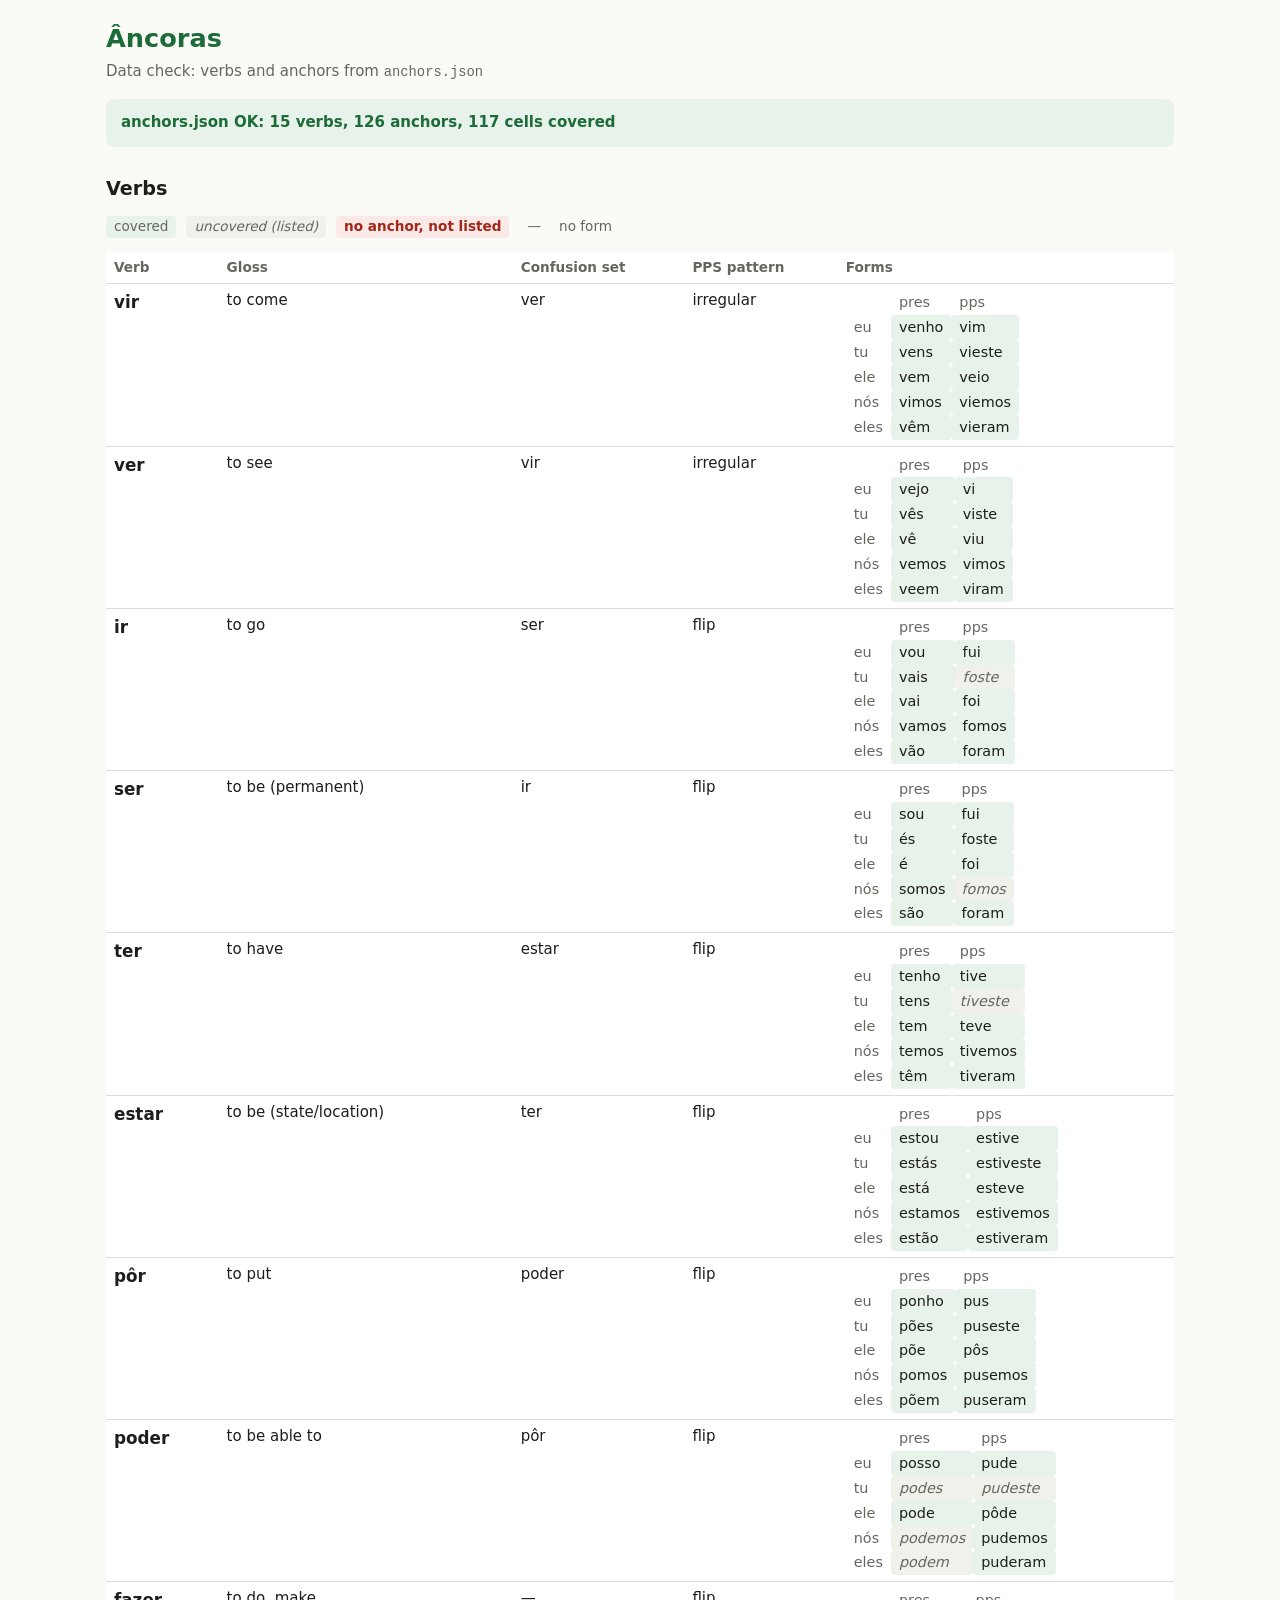
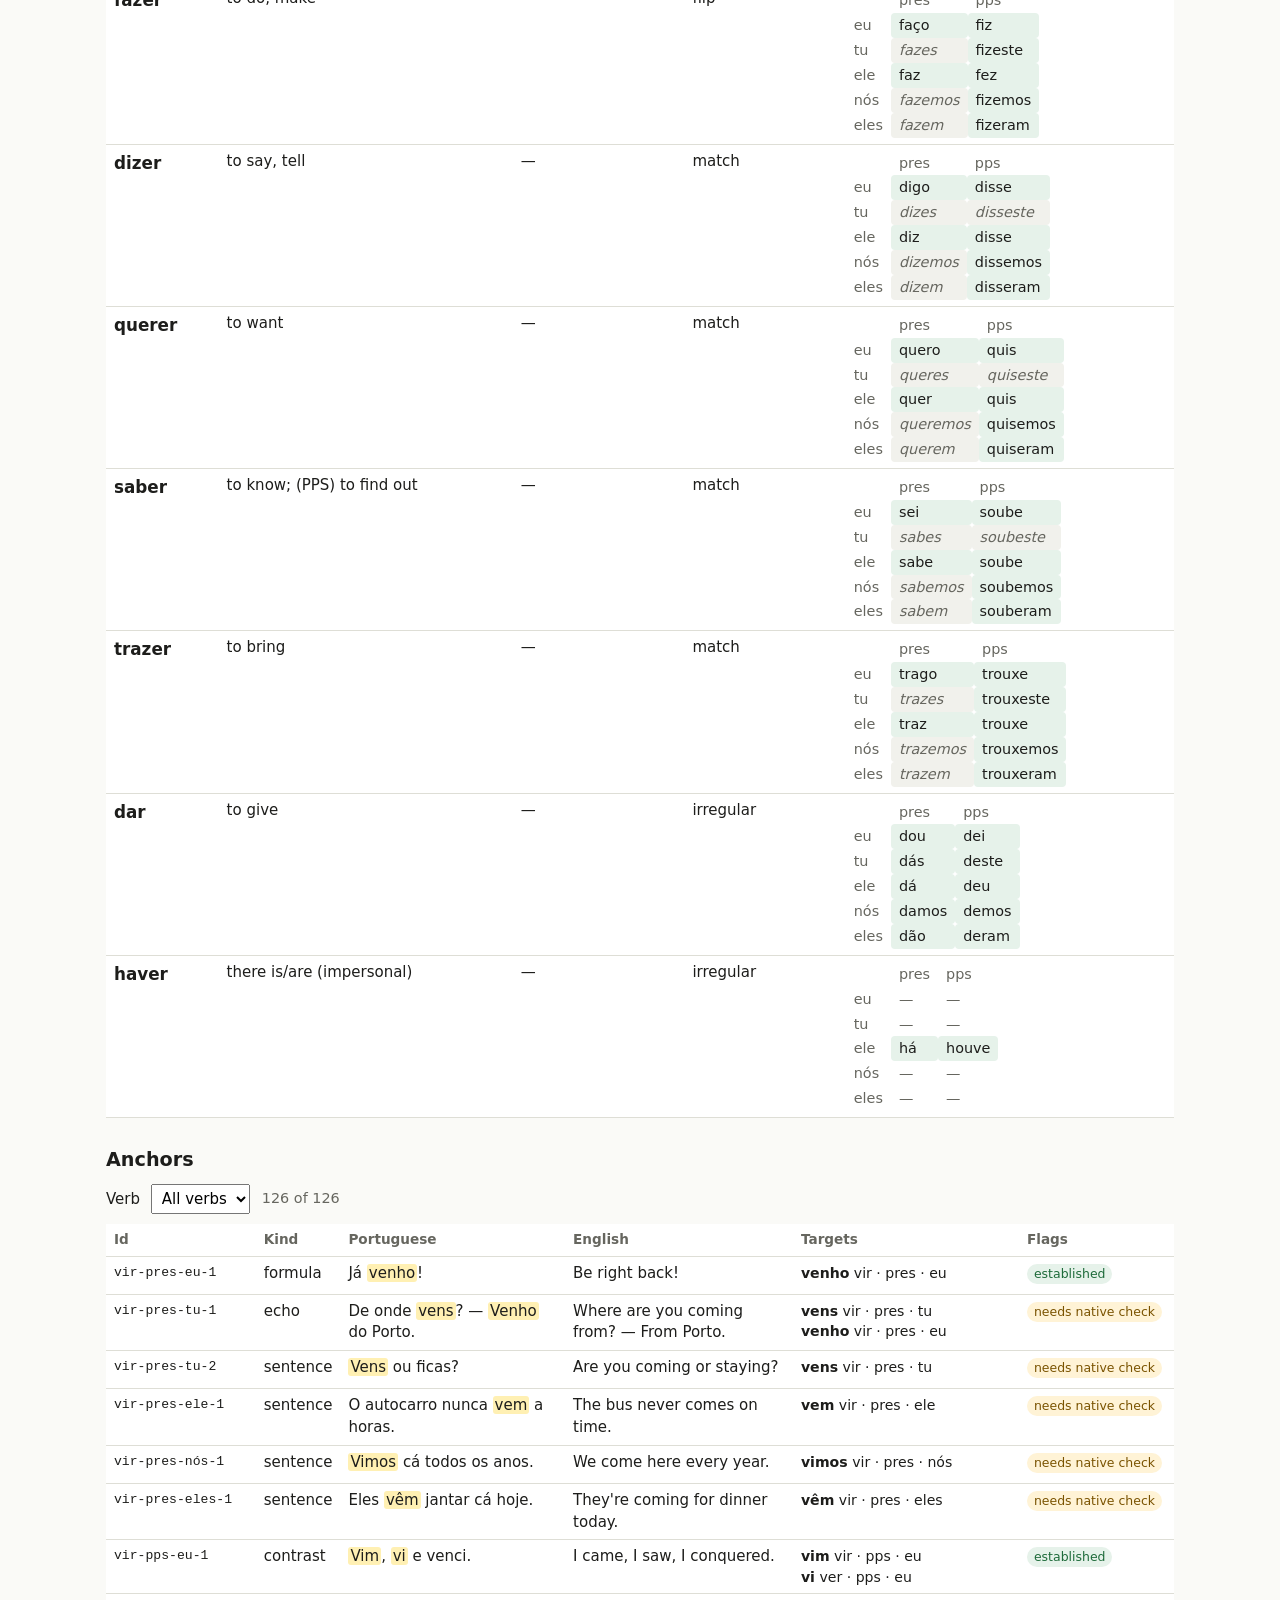
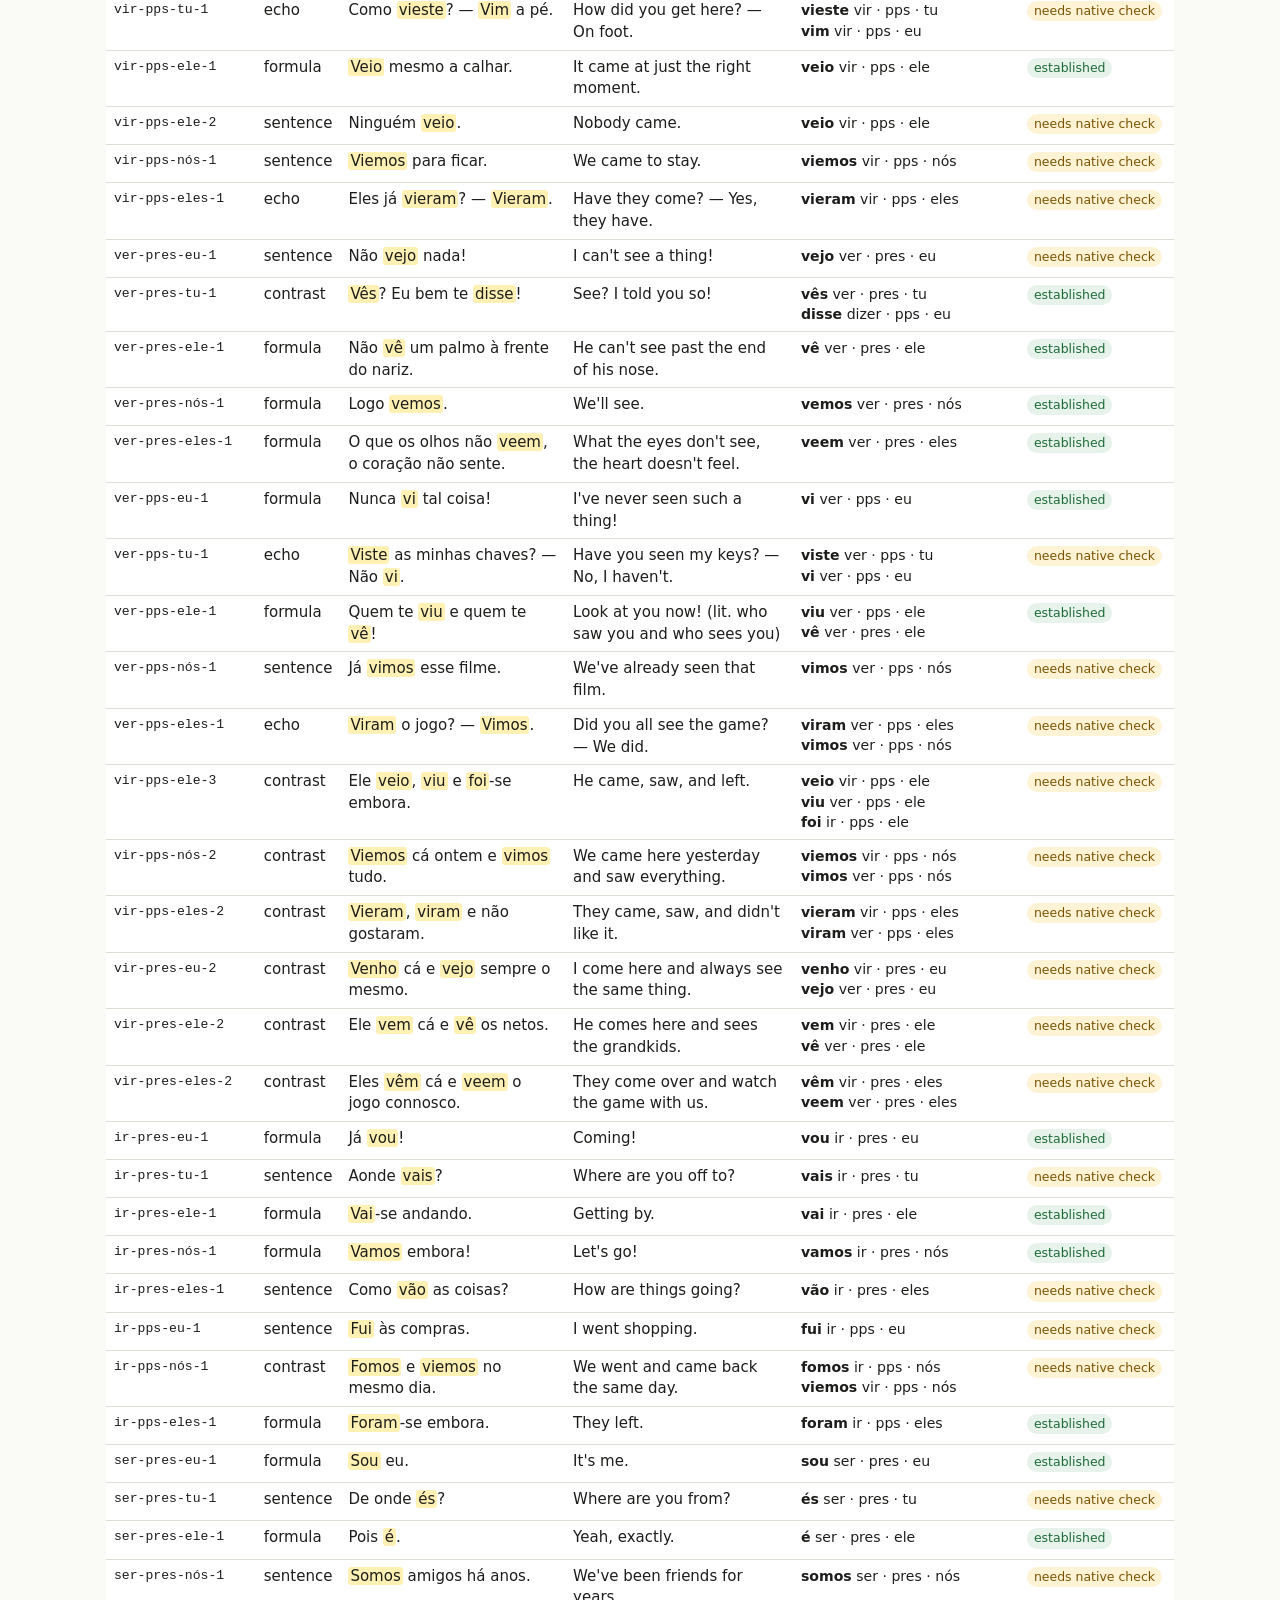
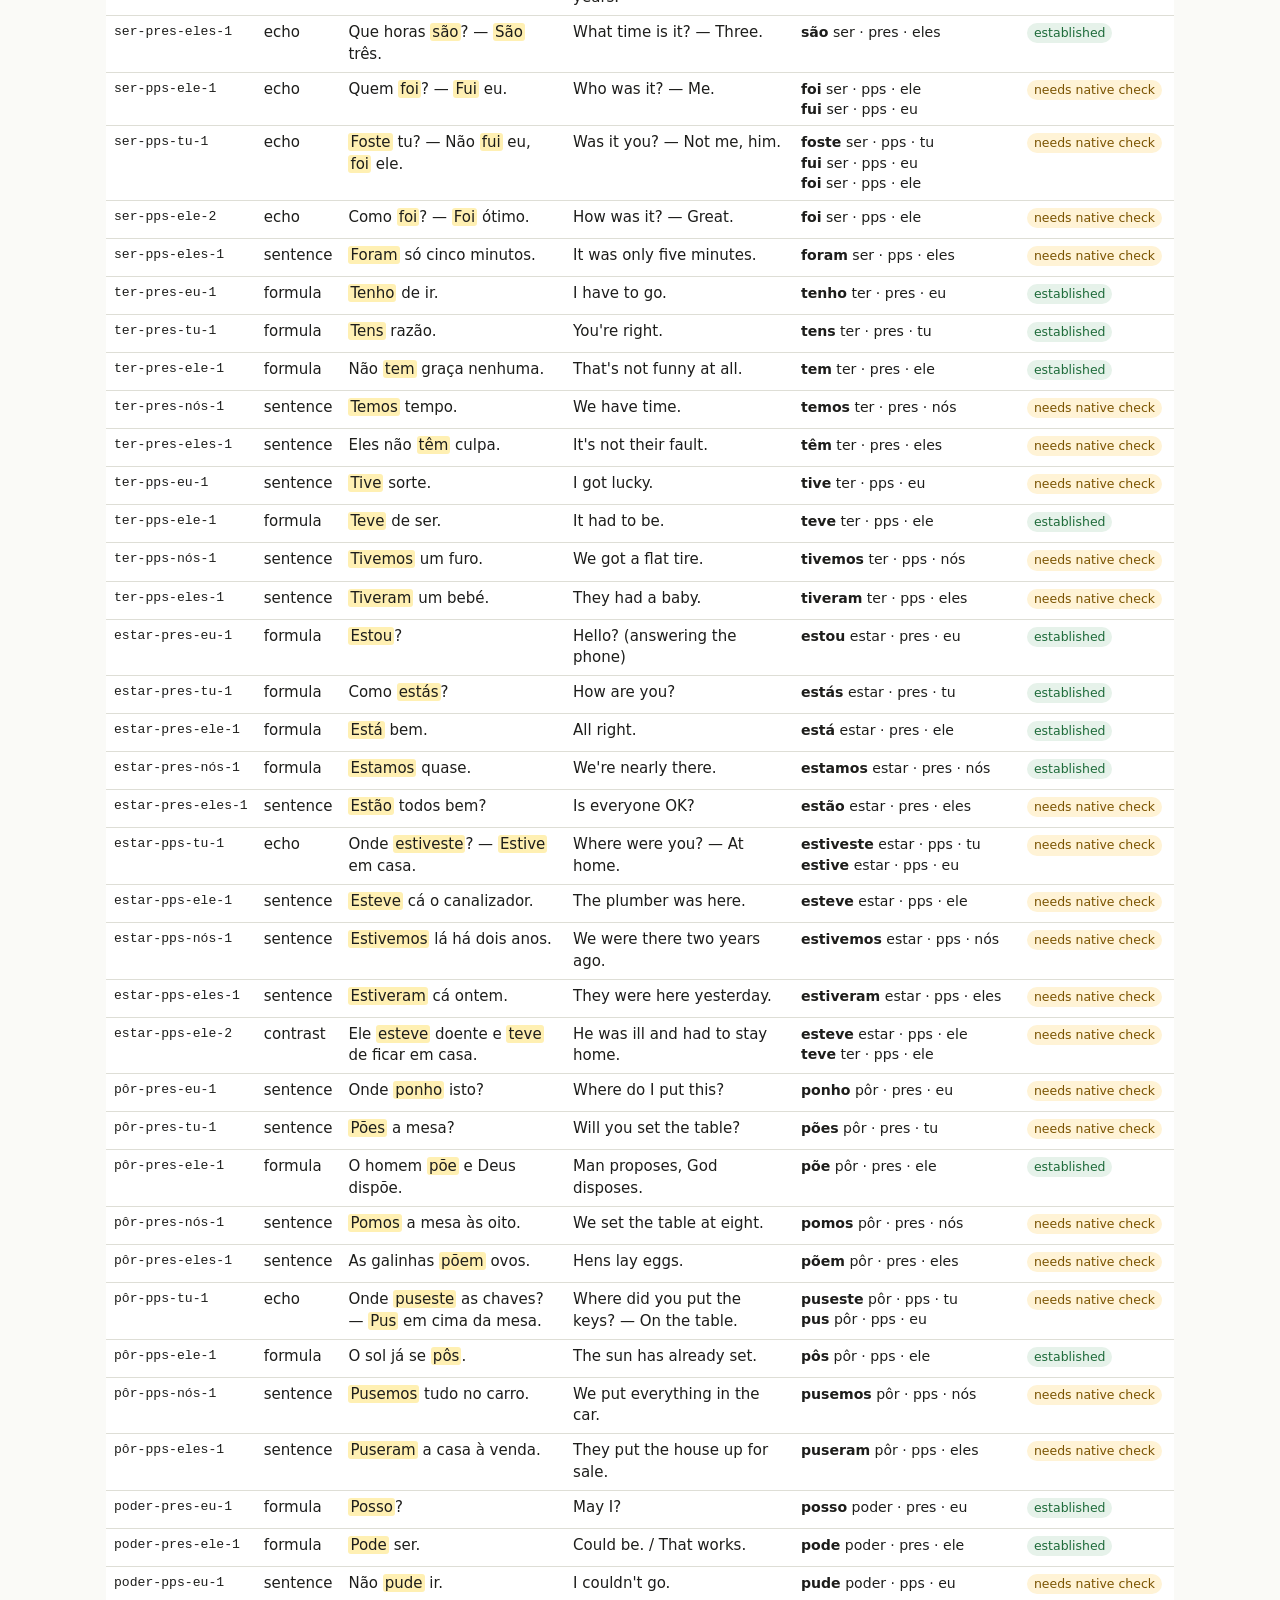
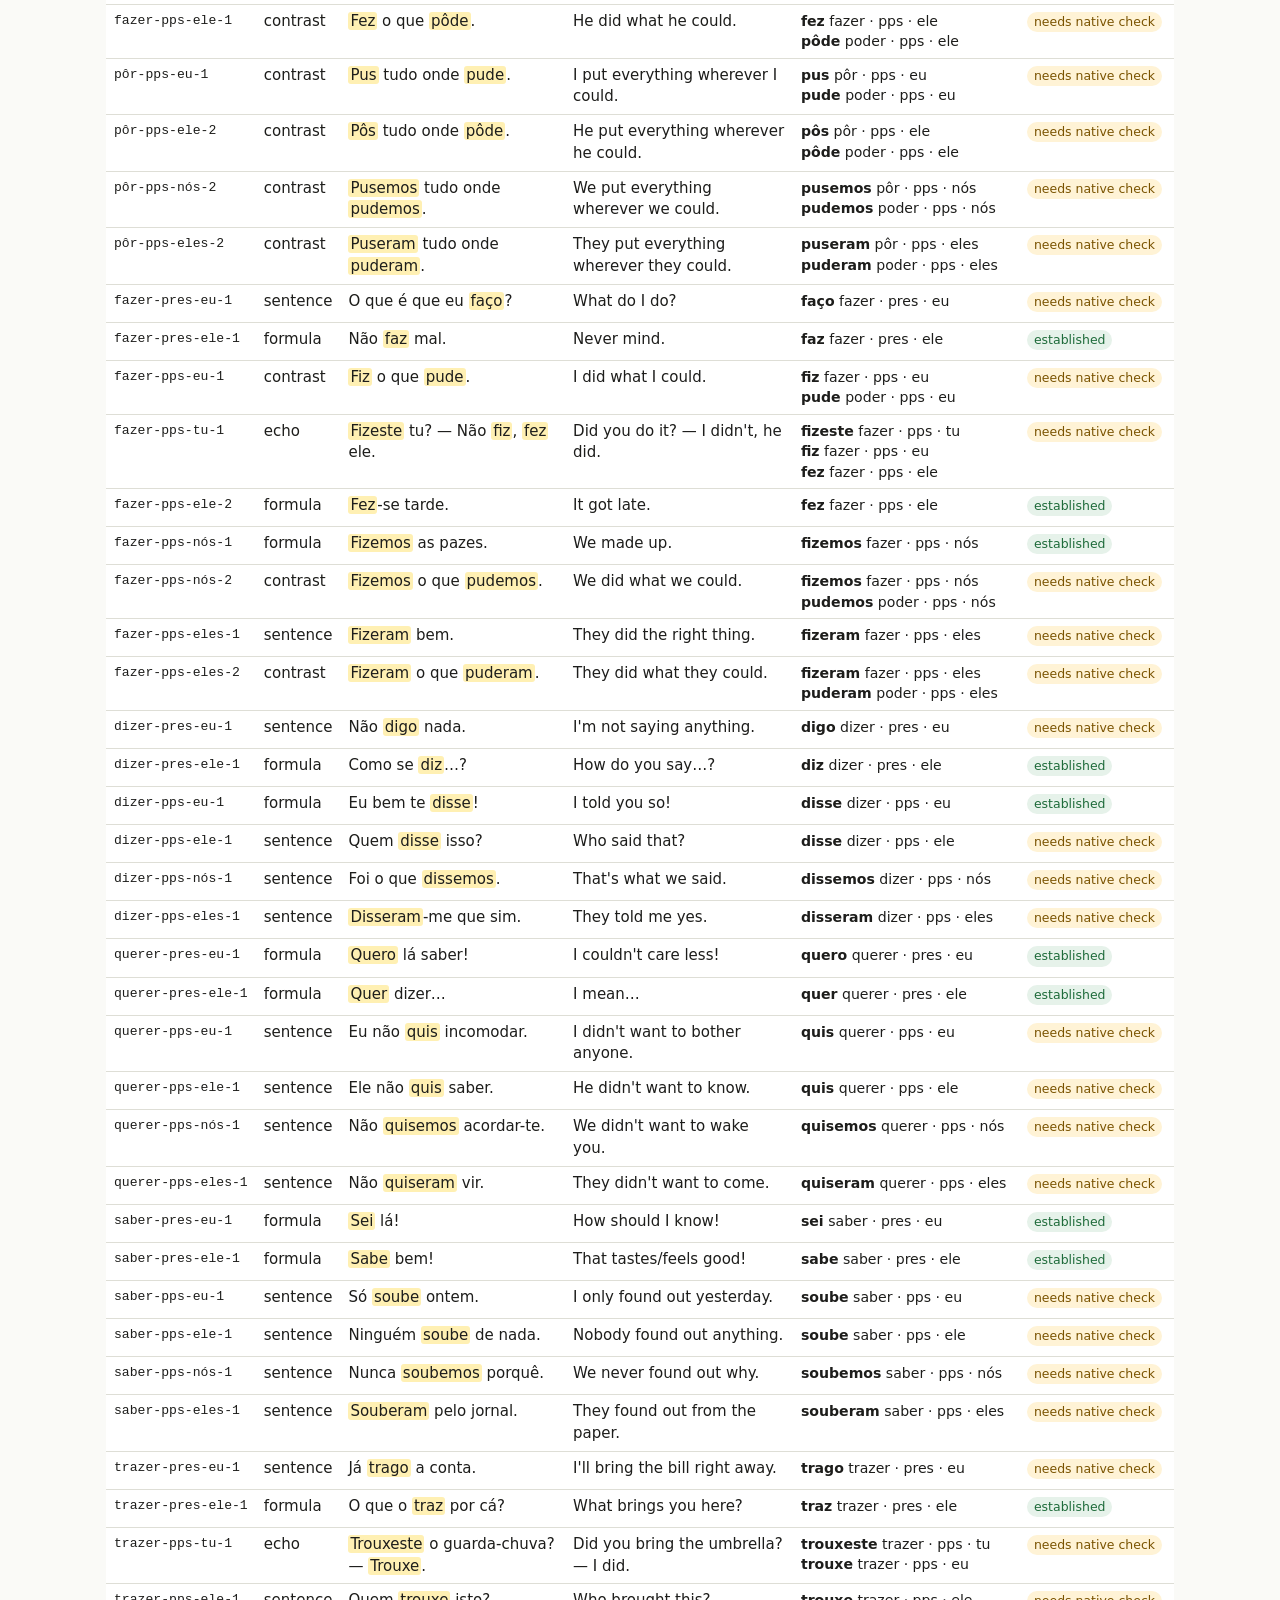
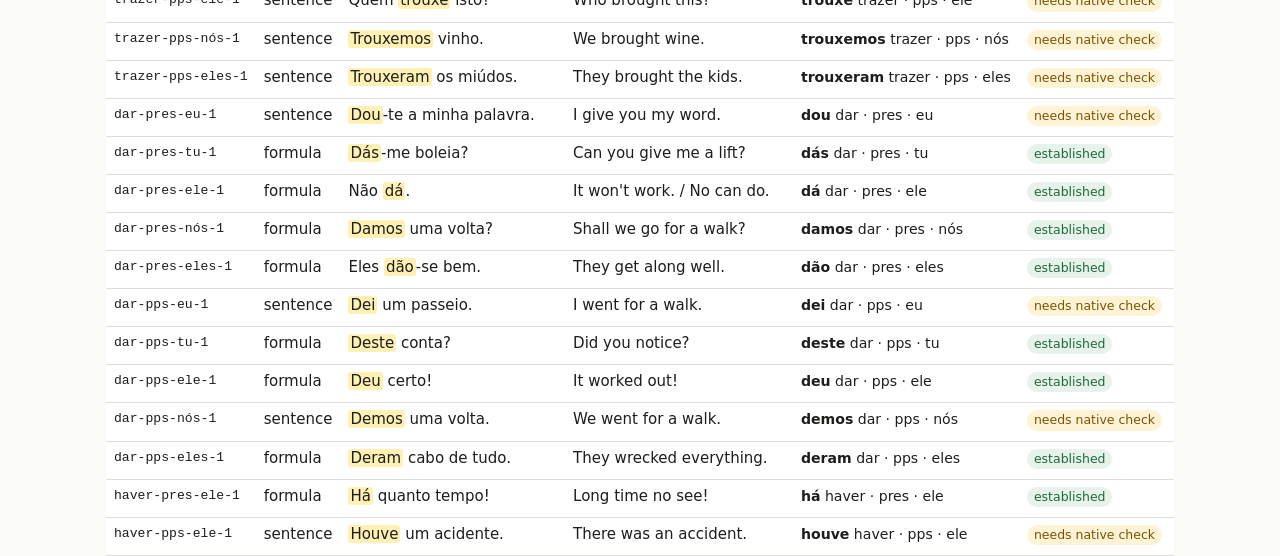
==== index.html @ 1f191b85 "M0: load, validate and browse anchors.json Static data-check page with pass/fail banner, verbs table" ====
<!doctype html>
<html lang="en">
<head>
  <meta charset="utf-8">
  <meta name="viewport" content="width=device-width, initial-scale=1">
  <title>Âncoras</title>
  <link rel="icon" href="data:image/svg+xml,%3Csvg xmlns='http://www.w3.org/2000/svg' viewBox='0 0 16 16'%3E%3Crect width='16' height='16' rx='3' fill='%231e6b3a'/%3E%3Ctext x='8' y='12.5' font-size='12' text-anchor='middle' fill='white' font-family='sans-serif'%3EÂ%3C/text%3E%3C/svg%3E">
  <link rel="stylesheet" href="style.css">
  <script type="module" src="js/main.js"></script>
</head>
<body>
  <header>
    <h1>Âncoras</h1>
    <p class="sub">Data check: verbs and anchors from <code>anchors.json</code></p>
  </header>

  <main>
    <div id="banner" class="banner" role="status">Loading anchors.json…</div>

    <section id="verbs-section" hidden>
      <h2>Verbs</h2>
      <p class="legend">
        <span class="cell covered">covered</span>
        <span class="cell uncovered">uncovered (listed)</span>
        <span class="cell gap">no anchor, not listed</span>
        <span class="cell none">—</span> no form
      </p>
      <div class="scroll">
        <table id="verbs-table" class="verbs"></table>
      </div>
    </section>

    <section id="anchors-section" hidden>
      <h2>Anchors</h2>
      <div class="controls">
        <label>Verb
          <select id="verb-filter"><option value="">All verbs</option></select>
        </label>
        <span id="anchor-count" class="count"></span>
      </div>
      <table id="anchors-table" class="anchors"></table>
    </section>
  </main>
</body>
</html>
---- style.css ----
:root {
  --bg: #fafaf7;
  --surface: #ffffff;
  --text: #1d1d1b;
  --muted: #66665f;
  --border: #deded6;
  --accent: #1e6b3a;
  --ok-bg: #e6f2ea;
  --ok-text: #1e6b3a;
  --fail-bg: #fbe9e7;
  --fail-text: #a3261a;
  --covered: #e6f2ea;
  --uncovered: #f1f1ec;
  --gap: #fbe9e7;
  --mark: #fff0b3;
  --check: #fff3d6;
  --check-text: #7a5300;
  color-scheme: light dark;
}

@media (prefers-color-scheme: dark) {
  :root {
    --bg: #161715;
    --surface: #1f201e;
    --text: #e9e9e4;
    --muted: #a1a199;
    --border: #3a3b37;
    --accent: #6cc58d;
    --ok-bg: #1d3325;
    --ok-text: #8fd9a9;
    --fail-bg: #3d1e1a;
    --fail-text: #f2a094;
    --covered: #1d3325;
    --uncovered: #2a2b28;
    --gap: #3d1e1a;
    --mark: #5a4a10;
    --check: #3b2f12;
    --check-text: #f0cf80;
  }
}

* { box-sizing: border-box; }

body {
  margin: 0;
  background: var(--bg);
  color: var(--text);
  font: 15px/1.45 system-ui, -apple-system, "Segoe UI", sans-serif;
}

header, main {
  max-width: 1100px;
  margin: 0 auto;
  padding: 0 16px;
}

header { padding-top: 20px; }
h1 { margin: 0; color: var(--accent); font-size: 1.6rem; }
h2 { margin: 28px 0 10px; font-size: 1.2rem; }
.sub { margin: 4px 0 16px; color: var(--muted); }
code { font-size: 0.92em; }

.banner {
  padding: 12px 14px;
  border-radius: 8px;
  background: var(--surface);
  border: 1px solid var(--border);
}
.banner.ok { background: var(--ok-bg); color: var(--ok-text); border-color: transparent; }
.banner.fail { background: var(--fail-bg); color: var(--fail-text); border-color: transparent; }
.banner ul { margin: 8px 0 0; padding-left: 20px; }
.banner p { margin: 6px 0 0; }

table {
  border-collapse: collapse;
  background: var(--surface);
  width: 100%;
}
th, td {
  padding: 6px 8px;
  border-bottom: 1px solid var(--border);
  text-align: left;
  vertical-align: top;
}
thead th { color: var(--muted); font-weight: 600; font-size: 0.85rem; }

/* Verbs table scrolls sideways on narrow screens. */
.scroll { overflow-x: auto; -webkit-overflow-scrolling: touch; }
table.verbs { min-width: 640px; }
table.verbs > tbody > tr > th { font-size: 1.05rem; }

table.forms { width: auto; background: transparent; }
table.forms th, table.forms td { padding: 2px 8px; border: none; font-size: 0.9rem; }
table.forms th { color: var(--muted); font-weight: 500; }

.cell { border-radius: 4px; white-space: nowrap; }
.cell.covered { background: var(--covered); }
.cell.uncovered { background: var(--uncovered); color: var(--muted); font-style: italic; }
.cell.gap { background: var(--gap); color: var(--fail-text); font-weight: 600; }
.cell.none { color: var(--muted); }

.legend { display: flex; flex-wrap: wrap; gap: 6px 10px; align-items: center; color: var(--muted); font-size: 0.85rem; }
.legend .cell { padding: 1px 8px; }

.controls { display: flex; flex-wrap: wrap; align-items: center; gap: 12px; margin-bottom: 10px; }
select { font: inherit; padding: 4px 6px; margin-left: 6px; }
.count { color: var(--muted); font-size: 0.9rem; }

.anchors .id { font-family: ui-monospace, Menlo, monospace; font-size: 0.82rem; white-space: nowrap; }
.anchors .pt { font-weight: 500; }
mark { background: var(--mark); color: inherit; border-radius: 3px; padding: 0 2px; }
.targets { margin: 0; padding: 0; list-style: none; font-size: 0.88rem; white-space: nowrap; }
.flag { display: inline-block; margin: 0 4px 4px 0; padding: 1px 7px; border-radius: 10px; font-size: 0.78rem; white-space: nowrap; }
.flag.est { background: var(--ok-bg); color: var(--ok-text); }
.flag.check { background: var(--check); color: var(--check-text); }

/* Both tables stack into cards on phones. */
@media (max-width: 700px) {
  table.verbs { min-width: 0; }
  table.verbs > thead { display: none; }
  table.verbs, table.verbs > tbody, table.verbs > tbody > tr,
  table.verbs > tbody > tr > th, table.verbs > tbody > tr > td { display: block; width: 100%; }
  table.verbs > tbody > tr { border: 1px solid var(--border); border-radius: 8px; margin-bottom: 10px; padding: 6px 0; }
  table.verbs > tbody > tr > th, table.verbs > tbody > tr > td { border: none; padding: 3px 12px; }
  table.anchors thead { display: none; }
  table.anchors, table.anchors tbody, table.anchors tr, table.anchors td { display: block; width: 100%; }
  table.anchors tr { border: 1px solid var(--border); border-radius: 8px; margin-bottom: 10px; padding: 6px 0; }
  table.anchors td { border: none; padding: 3px 12px; }
  table.verbs > tbody > tr > td::before,
  table.anchors td::before {
    content: attr(data-label);
    display: block;
    color: var(--muted);
    font-size: 0.75rem;
    text-transform: uppercase;
    letter-spacing: 0.03em;
  }
  .targets { white-space: normal; }
}
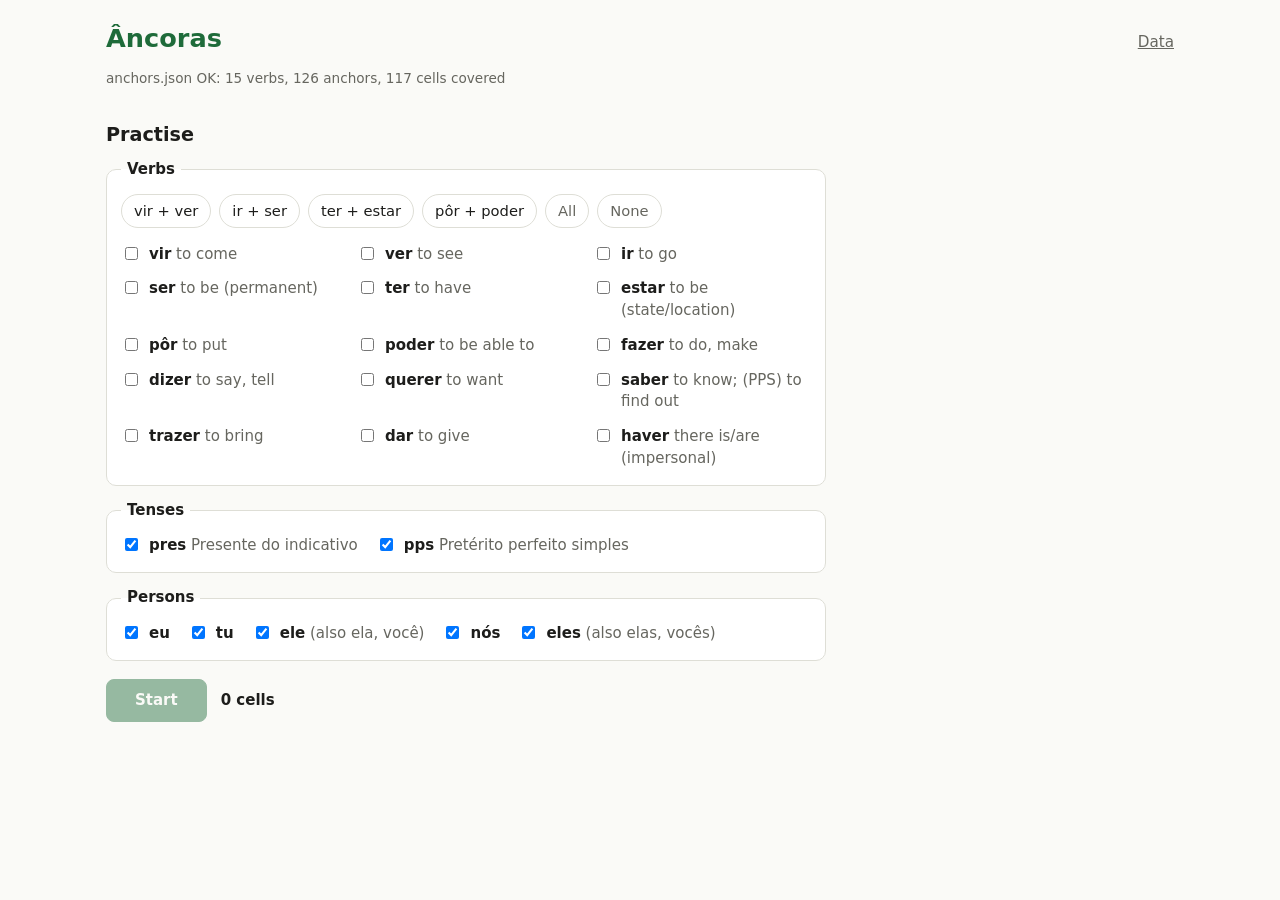
==== commit 7a9140d0: "M1: session picker, Meet and Transfer steps, grading Front page is now the session picker (presets f" ====
--- a/index.html
+++ b/index.html
@@ -10,35 +10,50 @@
 </head>
 <body>
   <header>
-    <h1>Âncoras</h1>
-    <p class="sub">Data check: verbs and anchors from <code>anchors.json</code></p>
+    <h1><a href="#" id="home-link">Âncoras</a></h1>
+    <nav>
+      <a href="#data" id="nav-data">Data</a>
+      <a href="#" id="nav-home" hidden>← Practise</a>
+    </nav>
   </header>
 
   <main>
     <div id="banner" class="banner" role="status">Loading anchors.json…</div>
 
-    <section id="verbs-section" hidden>
-      <h2>Verbs</h2>
-      <p class="legend">
-        <span class="cell covered">covered</span>
-        <span class="cell uncovered">uncovered (listed)</span>
-        <span class="cell gap">no anchor, not listed</span>
-        <span class="cell none">—</span> no form
-      </p>
-      <div class="scroll">
-        <table id="verbs-table" class="verbs"></table>
-      </div>
+    <section id="home-view" hidden>
+      <div id="picker" class="picker"></div>
     </section>
 
-    <section id="anchors-section" hidden>
-      <h2>Anchors</h2>
-      <div class="controls">
-        <label>Verb
-          <select id="verb-filter"><option value="">All verbs</option></select>
-        </label>
-        <span id="anchor-count" class="count"></span>
-      </div>
-      <table id="anchors-table" class="anchors"></table>
+    <section id="practice-view" hidden>
+      <div id="practice" class="practice"></div>
+    </section>
+
+    <section id="data-view" hidden>
+      <p class="sub">Data check: verbs and anchors from <code>anchors.json</code></p>
+
+      <section id="verbs-section" hidden>
+        <h2>Verbs</h2>
+        <p class="legend">
+          <span class="cell covered">covered</span>
+          <span class="cell uncovered">uncovered (listed)</span>
+          <span class="cell gap">no anchor, not listed</span>
+          <span class="cell none">—</span> no form
+        </p>
+        <div class="scroll">
+          <table id="verbs-table" class="verbs"></table>
+        </div>
+      </section>
+
+      <section id="anchors-section" hidden>
+        <h2>Anchors</h2>
+        <div class="controls">
+          <label>Verb
+            <select id="verb-filter"><option value="">All verbs</option></select>
+          </label>
+          <span id="anchor-count" class="count"></span>
+        </div>
+        <table id="anchors-table" class="anchors"></table>
+      </section>
     </section>
   </main>
 </body>
--- a/style.css
+++ b/style.css
@@ -15,6 +15,8 @@
   --mark: #fff0b3;
   --check: #fff3d6;
   --check-text: #7a5300;
+  --almost-bg: #fff3d6;
+  --almost-text: #7a5300;
   color-scheme: light dark;
 }
 
@@ -36,6 +38,8 @@
     --mark: #5a4a10;
     --check: #3b2f12;
     --check-text: #f0cf80;
+    --almost-bg: #3b2f12;
+    --almost-text: #f0cf80;
   }
 }
 
@@ -54,8 +58,12 @@
   padding: 0 16px;
 }
 
-header { padding-top: 20px; }
-h1 { margin: 0; color: var(--accent); font-size: 1.6rem; }
+header { padding-top: 20px; padding-bottom: 12px; display: flex; align-items: baseline; justify-content: space-between; gap: 12px; }
+h1 { margin: 0; font-size: 1.6rem; }
+h1 a { color: var(--accent); text-decoration: none; }
+nav a { color: var(--muted); font-size: 0.95rem; }
+a { color: var(--accent); }
+.muted { color: var(--muted); }
 h2 { margin: 28px 0 10px; font-size: 1.2rem; }
 .sub { margin: 4px 0 16px; color: var(--muted); }
 code { font-size: 0.92em; }
@@ -66,7 +74,8 @@
   background: var(--surface);
   border: 1px solid var(--border);
 }
-.banner.ok { background: var(--ok-bg); color: var(--ok-text); border-color: transparent; }
+/* When the data is fine the banner is one quiet line. */
+.banner.ok { background: none; border: none; padding: 0 0 4px; color: var(--muted); font-size: 0.85rem; }
 .banner.fail { background: var(--fail-bg); color: var(--fail-text); border-color: transparent; }
 .banner ul { margin: 8px 0 0; padding-left: 20px; }
 .banner p { margin: 6px 0 0; }
@@ -137,3 +146,80 @@
   }
   .targets { white-space: normal; }
 }
+
+/* Buttons */
+button {
+  font: inherit;
+  padding: 8px 16px;
+  border-radius: 8px;
+  border: 1px solid var(--border);
+  background: var(--surface);
+  color: var(--text);
+  cursor: pointer;
+}
+button:disabled { opacity: 0.45; cursor: default; }
+button.primary { background: var(--accent); border-color: var(--accent); color: var(--bg); font-weight: 600; }
+button.link { border: none; background: none; padding: 4px 0; color: var(--muted); font-size: 0.9rem; }
+button.chip { padding: 5px 12px; border-radius: 999px; font-size: 0.92rem; }
+button.chip.quiet { color: var(--muted); }
+
+/* Session picker */
+.picker { max-width: 720px; }
+fieldset { border: 1px solid var(--border); border-radius: 10px; margin: 0 0 14px; padding: 10px 14px 12px; background: var(--surface); }
+legend { padding: 0 6px; font-weight: 600; }
+.chips { display: flex; flex-wrap: wrap; gap: 8px; margin: 4px 0 12px; }
+.checks { display: flex; flex-wrap: wrap; gap: 6px 18px; }
+.verbs-grid { display: grid; grid-template-columns: repeat(auto-fill, minmax(200px, 1fr)); gap: 6px 18px; }
+label.check { display: flex; align-items: baseline; gap: 8px; padding: 3px 0; cursor: pointer; }
+label.check input { transform: translateY(1px); }
+.start-row { display: flex; flex-wrap: wrap; align-items: center; gap: 8px 14px; margin: 18px 0 6px; }
+.start-row .primary { padding: 10px 28px; }
+.cell-count { font-weight: 600; }
+.skipped { color: var(--muted); font-size: 0.9rem; }
+.start-note { color: var(--fail-text); font-size: 0.9rem; }
+
+/* Practice */
+.practice { max-width: 640px; }
+.practice-top { margin: 4px 0 6px; }
+.step { color: var(--muted); font-size: 0.9rem; margin: 8px 0; }
+.card { background: var(--surface); border: 1px solid var(--border); border-radius: 12px; padding: 16px 18px; }
+.card .pt { font-size: 1.35rem; font-weight: 500; margin: 6px 0; }
+.card .en { color: var(--muted); margin: 4px 0 10px; }
+.card .cue { margin: 6px 0; }
+.kind { display: inline-block; font-size: 0.75rem; text-transform: uppercase; letter-spacing: 0.04em; color: var(--muted); }
+.blank { display: inline-block; min-width: 3.5em; border-bottom: 2px solid var(--accent); color: transparent; }
+.actions { display: flex; flex-wrap: wrap; gap: 10px; margin: 16px 0; }
+
+.answer-row { display: flex; gap: 8px; margin: 12px 0 8px; }
+input.answer {
+  flex: 1;
+  min-width: 0;
+  font: inherit;
+  font-size: 1.15rem;
+  padding: 8px 10px;
+  border-radius: 8px;
+  border: 1px solid var(--border);
+  background: var(--bg);
+  color: var(--text);
+}
+input.answer:disabled { opacity: 0.8; }
+.keys { display: flex; flex-wrap: wrap; gap: 6px; }
+button.key { min-width: 40px; padding: 6px 0; font-size: 1.05rem; }
+
+.feedback:empty { display: none; }
+.feedback { margin-top: 14px; padding: 10px 14px; border-radius: 10px; }
+.feedback p { margin: 4px 0; }
+.feedback.correct { background: var(--ok-bg); color: var(--ok-text); }
+.feedback.almost { background: var(--almost-bg); color: var(--almost-text); }
+.feedback.wrong { background: var(--fail-bg); color: var(--fail-text); }
+.feedback .sentence { font-size: 1.1rem; color: var(--text); }
+.hint { margin-top: 10px; padding-top: 8px; border-top: 1px solid currentColor; }
+.hint-label { font-size: 0.75rem; text-transform: uppercase; letter-spacing: 0.04em; }
+.hint .pt { color: var(--text); font-size: 1.05rem; }
+.hint .en { color: var(--muted); }
+
+table.summary { width: auto; min-width: min(100%, 420px); }
+table.summary td { padding: 6px 12px 6px 0; }
+table.summary tr.missed td:last-child { color: var(--fail-text); }
+table.summary tr.first td:last-child, table.summary tr.retry td:last-child { color: var(--ok-text); }
+.almost-tag { margin-left: 8px; padding: 1px 7px; border-radius: 10px; font-size: 0.78rem; background: var(--almost-bg); color: var(--almost-text); }
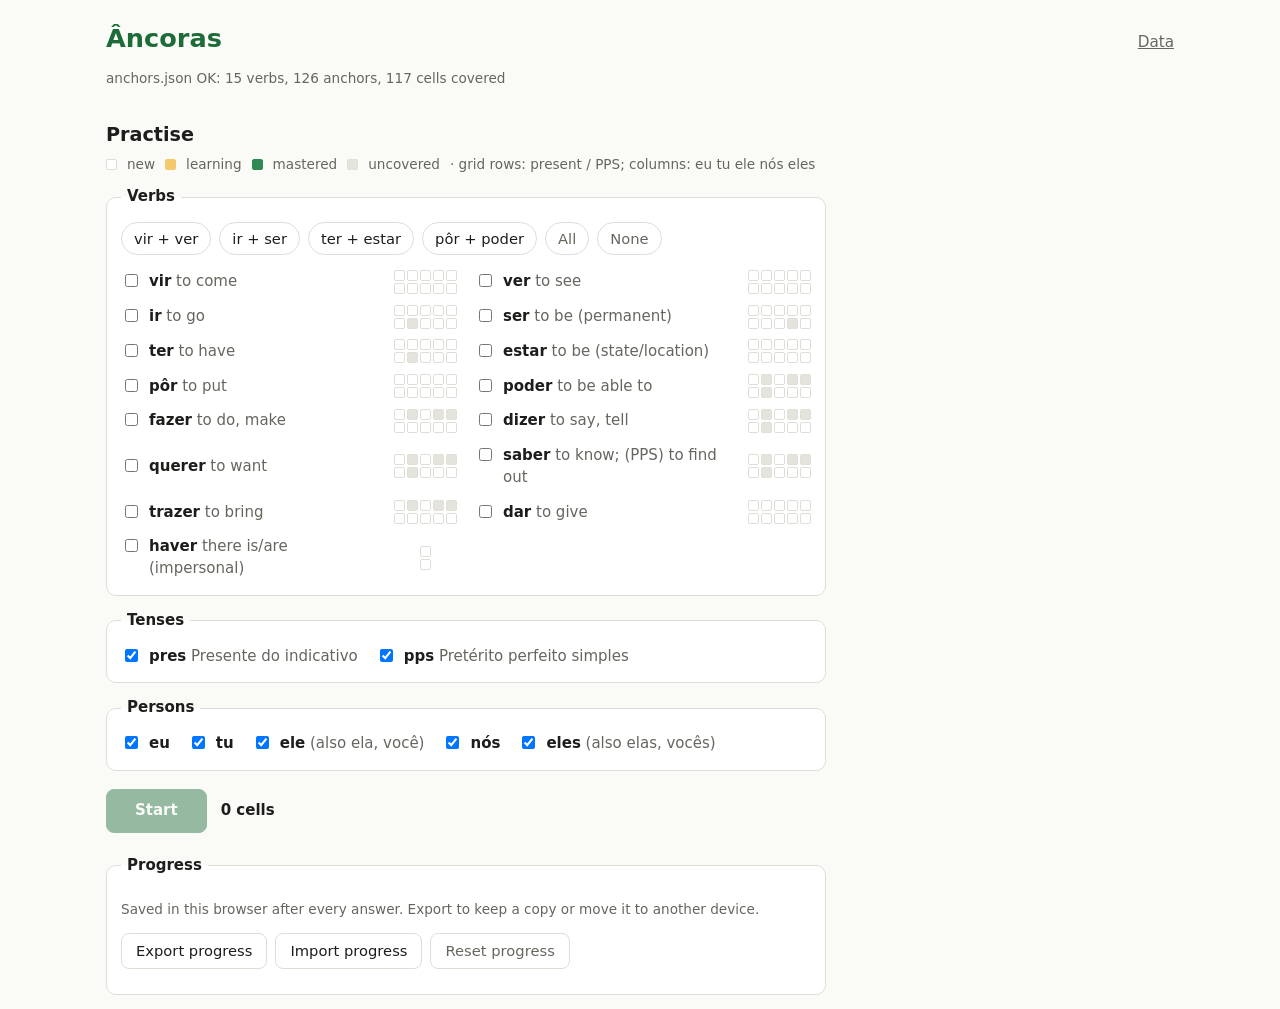
==== commit 16fc5b16: "Store: keep saved progress safe across tabs and storage problems Act on the review of 7074ee0..1a14b" ====
--- a/index.html
+++ b/index.html
@@ -19,6 +19,7 @@
 
   <main>
     <div id="banner" class="banner" role="status">Loading anchors.json…</div>
+    <div id="store-warning" class="banner warn" role="alert" hidden></div>
 
     <section id="home-view" hidden>
       <div id="picker" class="picker"></div>
--- a/style.css
+++ b/style.css
@@ -17,6 +17,10 @@
   --check-text: #7a5300;
   --almost-bg: #fff3d6;
   --almost-text: #7a5300;
+  --sq-new: #ffffff;
+  --sq-learning: #f3c96b;
+  --sq-mastered: #2f8a52;
+  --sq-uncovered: #e4e4dd;
   color-scheme: light dark;
 }
 
@@ -40,6 +44,10 @@
     --check-text: #f0cf80;
     --almost-bg: #3b2f12;
     --almost-text: #f0cf80;
+    --sq-new: #2a2b28;
+    --sq-learning: #b8902f;
+    --sq-mastered: #5fbf83;
+    --sq-uncovered: #1c1d1b;
   }
 }
 
@@ -77,6 +85,10 @@
 /* When the data is fine the banner is one quiet line. */
 .banner.ok { background: none; border: none; padding: 0 0 4px; color: var(--muted); font-size: 0.85rem; }
 .banner.fail { background: var(--fail-bg); color: var(--fail-text); border-color: transparent; }
+.banner.warn { margin-top: 8px; background: var(--almost-bg); color: var(--almost-text); border-color: transparent; }
+.banner.warn p { margin: 0; }
+.banner.warn p + p { margin-top: 6px; }
+.warn-text { color: var(--almost-text); }
 .banner ul { margin: 8px 0 0; padding-left: 20px; }
 .banner p { margin: 6px 0 0; }
 
@@ -169,7 +181,24 @@
 legend { padding: 0 6px; font-weight: 600; }
 .chips { display: flex; flex-wrap: wrap; gap: 8px; margin: 4px 0 12px; }
 .checks { display: flex; flex-wrap: wrap; gap: 6px 18px; }
-.verbs-grid { display: grid; grid-template-columns: repeat(auto-fill, minmax(200px, 1fr)); gap: 6px 18px; }
+.verbs-grid { display: grid; grid-template-columns: repeat(auto-fill, minmax(250px, 1fr)); gap: 6px 18px; }
+.verb-row { display: flex; align-items: center; justify-content: space-between; gap: 10px; }
+
+/* Mastery grid: one row per tense, one square per person */
+.minigrid { display: grid; grid-template-columns: repeat(var(--cols, 5), 11px); gap: 2px; flex: none; }
+.sq { display: inline-block; width: 11px; height: 11px; border-radius: 2px; border: 1px solid var(--border); background: var(--sq-new); vertical-align: -1px; }
+.sq.learning { background: var(--sq-learning); border-color: var(--sq-learning); }
+.sq.mastered { background: var(--sq-mastered); border-color: var(--sq-mastered); }
+.sq.uncovered { background: var(--sq-uncovered); border-style: dashed; }
+.sq.none { visibility: hidden; }
+.grid-legend { margin: -4px 0 12px; }
+.mastered-tag, .reset-tag { margin-left: 6px; padding: 1px 7px; border-radius: 10px; font-size: 0.75rem; white-space: nowrap; }
+.mastered-tag { background: var(--ok-bg); color: var(--ok-text); }
+.reset-tag { background: var(--fail-bg); color: var(--fail-text); }
+.badges:empty { display: none; }
+.progress-box { margin-top: 22px; }
+.progress-box .chips button { padding: 6px 14px; font-size: 0.92rem; }
+button.quiet { color: var(--muted); }
 label.check { display: flex; align-items: baseline; gap: 8px; padding: 3px 0; cursor: pointer; }
 label.check input { transform: translateY(1px); }
 .start-row { display: flex; flex-wrap: wrap; align-items: center; gap: 8px 14px; margin: 18px 0 6px; }
@@ -213,13 +242,33 @@
 .feedback.almost { background: var(--almost-bg); color: var(--almost-text); }
 .feedback.wrong { background: var(--fail-bg); color: var(--fail-text); }
 .feedback .sentence { font-size: 1.1rem; color: var(--text); }
+.feedback .pt { color: var(--text); }
 .hint { margin-top: 10px; padding-top: 8px; border-top: 1px solid currentColor; }
 .hint-label { font-size: 0.75rem; text-transform: uppercase; letter-spacing: 0.04em; }
 .hint .pt { color: var(--text); font-size: 1.05rem; }
 .hint .en { color: var(--muted); }
 
-table.summary { width: auto; min-width: min(100%, 420px); }
-table.summary td { padding: 6px 12px 6px 0; }
-table.summary tr.missed td:last-child { color: var(--fail-text); }
-table.summary tr.first td:last-child, table.summary tr.retry td:last-child { color: var(--ok-text); }
+table.summary { width: auto; min-width: min(100%, 420px); background: transparent; }
+table.summary th, table.summary td { padding: 6px 14px 6px 0; white-space: nowrap; }
+table.summary td.missed { color: var(--fail-text); }
+table.summary td.first, table.summary td.retry { color: var(--ok-text); }
+table.summary td.none { color: var(--muted); }
+table.summary td.partial { color: var(--almost-text); }
+.practice-tag { color: var(--muted); font-size: 0.85em; }
+.small { font-size: 0.85rem; }
+
+/* Recall and Echo prompts */
+.card .gloss { font-size: 1.15rem; margin: 8px 0 4px; }
+.card .instruction { font-size: 0.88rem; margin: 2px 0 6px; }
+.question { display: flex; align-items: center; flex-wrap: wrap; gap: 4px 12px; }
+.question .pt { margin: 6px 0; }
+button.play { padding: 4px 12px; font-size: 0.9rem; }
 .almost-tag { margin-left: 8px; padding: 1px 7px; border-radius: 10px; font-size: 0.78rem; background: var(--almost-bg); color: var(--almost-text); }
+
+/* Discriminate */
+.card .pt.big { font-size: 2rem; margin: 4px 0 12px; }
+.options { display: flex; flex-wrap: wrap; gap: 10px; margin: 12px 0 4px; }
+button.option { min-width: 7em; padding: 12px 18px; font-size: 1.15rem; }
+button.option:disabled { opacity: 1; cursor: default; }
+button.option.right { background: var(--ok-bg); color: var(--ok-text); border-color: var(--ok-text); font-weight: 600; }
+button.option.wrong { background: var(--fail-bg); color: var(--fail-text); border-color: var(--fail-text); text-decoration: line-through; }
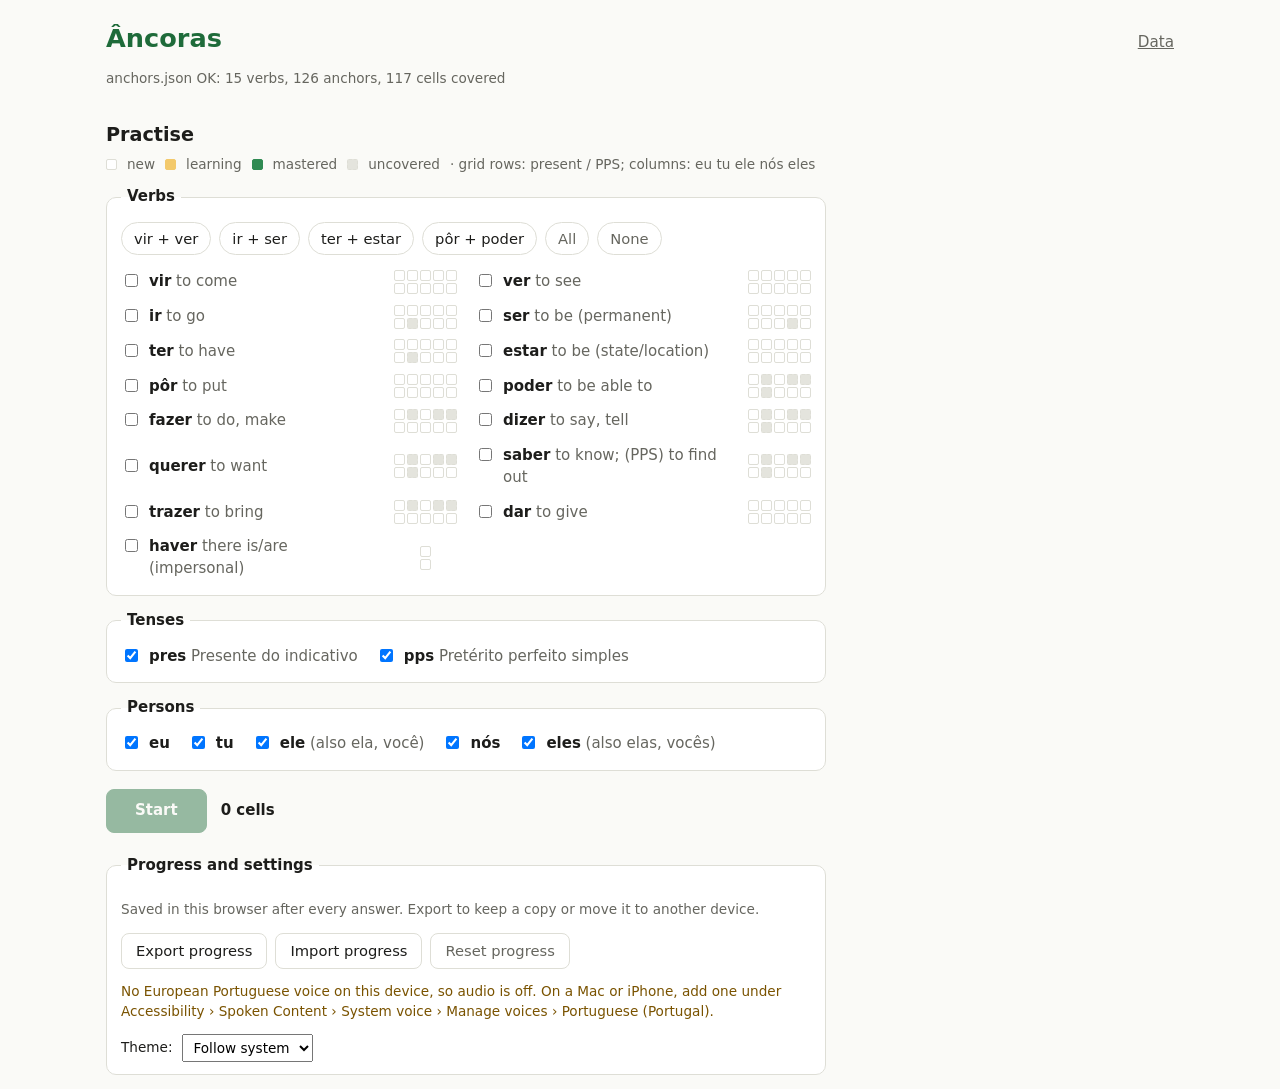
==== commit 8a4e546e: "Theme switch: Follow system / Light / Dark A Theme control next to Audio on the home screen, remembe" ====
--- a/index.html
+++ b/index.html
@@ -3,6 +3,13 @@
 <head>
   <meta charset="utf-8">
   <meta name="viewport" content="width=device-width, initial-scale=1">
+  <script>
+    // Apply the saved theme before the stylesheet loads, so there's no light flash.
+    try {
+      const t = localStorage.getItem('ancoras.theme');
+      if (t === 'light' || t === 'dark') document.documentElement.dataset.theme = t;
+    } catch {}
+  </script>
   <title>Âncoras</title>
   <link rel="icon" href="data:image/svg+xml,%3Csvg xmlns='http://www.w3.org/2000/svg' viewBox='0 0 16 16'%3E%3Crect width='16' height='16' rx='3' fill='%231e6b3a'/%3E%3Ctext x='8' y='12.5' font-size='12' text-anchor='middle' fill='white' font-family='sans-serif'%3EÂ%3C/text%3E%3C/svg%3E">
   <link rel="stylesheet" href="style.css">
--- a/style.css
+++ b/style.css
@@ -21,11 +21,13 @@
   --sq-learning: #f3c96b;
   --sq-mastered: #2f8a52;
   --sq-uncovered: #e4e4dd;
-  color-scheme: light dark;
-}
-
+  color-scheme: light;
+}
+
+/* Dark palette: when the system is dark (unless Light is chosen), or when Dark is chosen.
+   The theme switch on the home screen sets data-theme on <html>; none = follow system. */
 @media (prefers-color-scheme: dark) {
-  :root {
+  :root:not([data-theme="light"]) {
     --bg: #161715;
     --surface: #1f201e;
     --text: #e9e9e4;
@@ -48,7 +50,34 @@
     --sq-learning: #b8902f;
     --sq-mastered: #5fbf83;
     --sq-uncovered: #1c1d1b;
+    color-scheme: dark;
   }
+}
+
+:root[data-theme="dark"] {
+  --bg: #161715;
+  --surface: #1f201e;
+  --text: #e9e9e4;
+  --muted: #a1a199;
+  --border: #3a3b37;
+  --accent: #6cc58d;
+  --ok-bg: #1d3325;
+  --ok-text: #8fd9a9;
+  --fail-bg: #3d1e1a;
+  --fail-text: #f2a094;
+  --covered: #1d3325;
+  --uncovered: #2a2b28;
+  --gap: #3d1e1a;
+  --mark: #5a4a10;
+  --check: #3b2f12;
+  --check-text: #f0cf80;
+  --almost-bg: #3b2f12;
+  --almost-text: #f0cf80;
+  --sq-new: #2a2b28;
+  --sq-learning: #b8902f;
+  --sq-mastered: #5fbf83;
+  --sq-uncovered: #1c1d1b;
+  color-scheme: dark;
 }
 
 * { box-sizing: border-box; }
@@ -272,3 +301,9 @@
 button.option:disabled { opacity: 1; cursor: default; }
 button.option.right { background: var(--ok-bg); color: var(--ok-text); border-color: var(--ok-text); font-weight: 600; }
 button.option.wrong { background: var(--fail-bg); color: var(--fail-text); border-color: var(--fail-text); text-decoration: line-through; }
+
+/* Audio: Play buttons only when a pt-PT voice exists (decision 0010) */
+body.no-audio button.play { display: none; }
+.replay { margin: 6px 0 2px; }
+.audio-line { display: flex; flex-wrap: wrap; align-items: center; gap: 6px 10px; margin: 12px 0 0; }
+.audio-line select { margin-left: 0; }
